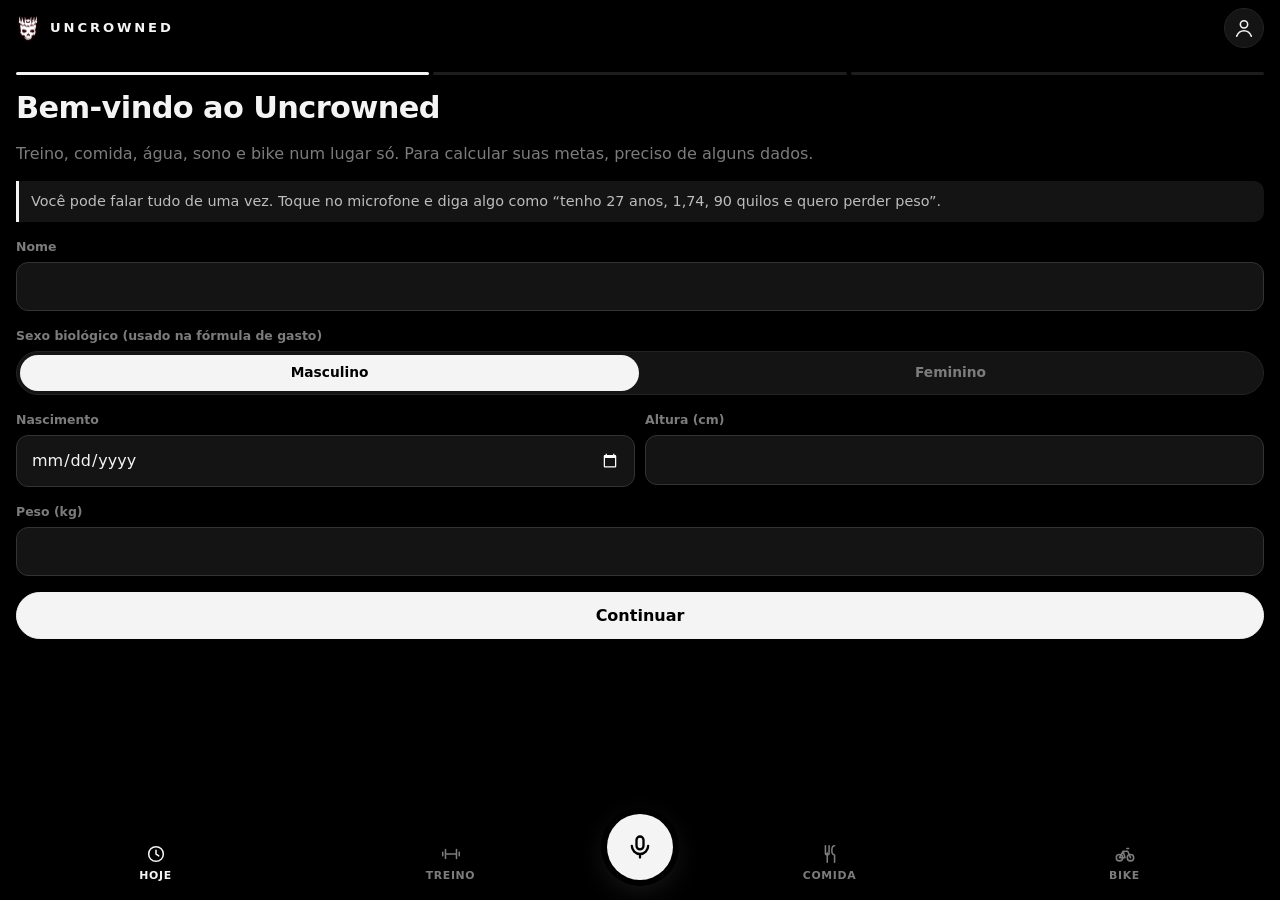
==== app/src/main/assets/www/index.html @ f2d9a714 "Uncrowned 1.0: treino, comida, água, sono, rosto e bike App Android (WebView + Java) da UncrownedLab" ====
<!DOCTYPE html>
<html lang="pt-BR">
<head>
<meta charset="utf-8">
<meta name="viewport" content="width=device-width, initial-scale=1, viewport-fit=cover, user-scalable=no">
<meta name="theme-color" content="#000000">
<title>Uncrowned</title>
<link rel="stylesheet" href="lib/leaflet.css">
<link rel="stylesheet" href="css/app.css">
</head>
<body>
<div id="app">
  <header id="top">
    <div class="brand"><img src="img/logo.png" alt="" width="24" height="28" style="object-fit:contain"><span>UNCROWNED</span></div>
    <button class="icon-btn" id="btn-profile" type="button" aria-label="Perfil e ajustes"><svg viewBox="0 0 24 24"><circle cx="12" cy="8" r="4"/><path d="M4 21c1.5-4 4.5-6 8-6s6.5 2 8 6"/></svg></button>
  </header>
  <main id="view" tabindex="-1"></main>
  <nav id="tabs" aria-label="Seções">
    <button type="button" data-tab="hoje"><svg viewBox="0 0 24 24"><circle cx="12" cy="12" r="8"/><path d="M12 8v4l3 2"/></svg><span>Hoje</span></button>
    <button type="button" data-tab="treino"><svg viewBox="0 0 24 24"><path d="M3 10v4M6 7v10M18 7v10M21 10v4M6 12h12"/></svg><span>Treino</span></button>
    <button type="button" id="mic" aria-label="Falar com o Uncrowned"><svg viewBox="0 0 24 24"><rect x="9" y="3" width="6" height="11" rx="3"/><path d="M5 11a7 7 0 0 0 14 0M12 18v3"/></svg></button>
    <button type="button" data-tab="comida"><svg viewBox="0 0 24 24"><path d="M7 3v8a2 2 0 0 0 4 0V3M9 11v10M17 3c-2 0-3 2-3 5s1 5 3 5v8"/></svg><span>Comida</span></button>
    <button type="button" data-tab="bike"><svg viewBox="0 0 24 24"><circle cx="6" cy="16" r="3.5"/><circle cx="18" cy="16" r="3.5"/><path d="M6 16l4-7h5l3 7M10 9l2 7h-6M14 6h2"/></svg><span>Bike</span></button>
  </nav>
</div>

<div id="sheet" class="sheet" aria-hidden="true"><div class="sheet-backdrop" data-close></div><div class="sheet-body" role="dialog" aria-modal="true"><div class="sheet-grip"></div><div id="sheet-content"></div></div></div>
<div id="player" class="player" aria-hidden="true"></div>
<div id="voice" class="voice" aria-hidden="true"></div>
<div id="toast" class="toast" role="status" aria-live="polite"></div>

<script src="lib/three.min.js"></script>
<script src="lib/leaflet.js"></script>
<script src="data/foods.js"></script>
<script src="js/bridge.js"></script>
<script src="js/store.js"></script>
<script src="js/food.js"></script>
<script src="js/exercises.js"></script>
<script src="js/mannequin.js"></script>
<script src="js/voice.js"></script>
<script src="js/player.js"></script>
<script src="js/bike.js"></script>
<script src="js/app.js"></script>
</body>
</html>
---- app/src/main/assets/www/lib/leaflet.css ----
/* required styles */

.leaflet-pane,
.leaflet-tile,
.leaflet-marker-icon,
.leaflet-marker-shadow,
.leaflet-tile-container,
.leaflet-pane > svg,
.leaflet-pane > canvas,
.leaflet-zoom-box,
.leaflet-image-layer,
.leaflet-layer {
	position: absolute;
	left: 0;
	top: 0;
	}
.leaflet-container {
	overflow: hidden;
	}
.leaflet-tile,
.leaflet-marker-icon,
.leaflet-marker-shadow {
	-webkit-user-select: none;
	   -moz-user-select: none;
	        user-select: none;
	  -webkit-user-drag: none;
	}
/* Prevents IE11 from highlighting tiles in blue */
.leaflet-tile::selection {
	background: transparent;
}
/* Safari renders non-retina tile on retina better with this, but Chrome is worse */
.leaflet-safari .leaflet-tile {
	image-rendering: -webkit-optimize-contrast;
	}
/* hack that prevents hw layers "stretching" when loading new tiles */
.leaflet-safari .leaflet-tile-container {
	width: 1600px;
	height: 1600px;
	-webkit-transform-origin: 0 0;
	}
.leaflet-marker-icon,
.leaflet-marker-shadow {
	display: block;
	}
/* .leaflet-container svg: reset svg max-width decleration shipped in Joomla! (joomla.org) 3.x */
/* .leaflet-container img: map is broken in FF if you have max-width: 100% on tiles */
.leaflet-container .leaflet-overlay-pane svg {
	max-width: none !important;
	max-height: none !important;
	}
.leaflet-container .leaflet-marker-pane img,
.leaflet-container .leaflet-shadow-pane img,
.leaflet-container .leaflet-tile-pane img,
.leaflet-container img.leaflet-image-layer,
.leaflet-container .leaflet-tile {
	max-width: none !important;
	max-height: none !important;
	width: auto;
	padding: 0;
	}

.leaflet-container img.leaflet-tile {
	/* See: https://bugs.chromium.org/p/chromium/issues/detail?id=600120 */
	mix-blend-mode: plus-lighter;
}

.leaflet-container.leaflet-touch-zoom {
	-ms-touch-action: pan-x pan-y;
	touch-action: pan-x pan-y;
	}
.leaflet-container.leaflet-touch-drag {
	-ms-touch-action: pinch-zoom;
	/* Fallback for FF which doesn't support pinch-zoom */
	touch-action: none;
	touch-action: pinch-zoom;
}
.leaflet-container.leaflet-touch-drag.leaflet-touch-zoom {
	-ms-touch-action: none;
	touch-action: none;
}
.leaflet-container {
	-webkit-tap-highlight-color: transparent;
}
.leaflet-container a {
	-webkit-tap-highlight-color: rgba(51, 181, 229, 0.4);
}
.leaflet-tile {
	filter: inherit;
	visibility: hidden;
	}
.leaflet-tile-loaded {
	visibility: inherit;
	}
.leaflet-zoom-box {
	width: 0;
	height: 0;
	-moz-box-sizing: border-box;
	     box-sizing: border-box;
	z-index: 800;
	}
/* workaround for https://bugzilla.mozilla.org/show_bug.cgi?id=888319 */
.leaflet-overlay-pane svg {
	-moz-user-select: none;
	}

.leaflet-pane         { z-index: 400; }

.leaflet-tile-pane    { z-index: 200; }
.leaflet-overlay-pane { z-index: 400; }
.leaflet-shadow-pane  { z-index: 500; }
.leaflet-marker-pane  { z-index: 600; }
.leaflet-tooltip-pane   { z-index: 650; }
.leaflet-popup-pane   { z-index: 700; }

.leaflet-map-pane canvas { z-index: 100; }
.leaflet-map-pane svg    { z-index: 200; }

.leaflet-vml-shape {
	width: 1px;
	height: 1px;
	}
.lvml {
	behavior: url(#default#VML);
	display: inline-block;
	position: absolute;
	}


/* control positioning */

.leaflet-control {
	position: relative;
	z-index: 800;
	pointer-events: visiblePainted; /* IE 9-10 doesn't have auto */
	pointer-events: auto;
	}
.leaflet-top,
.leaflet-bottom {
	position: absolute;
	z-index: 1000;
	pointer-events: none;
	}
.leaflet-top {
	top: 0;
	}
.leaflet-right {
	right: 0;
	}
.leaflet-bottom {
	bottom: 0;
	}
.leaflet-left {
	left: 0;
	}
.leaflet-control {
	float: left;
	clear: both;
	}
.leaflet-right .leaflet-control {
	float: right;
	}
.leaflet-top .leaflet-control {
	margin-top: 10px;
	}
.leaflet-bottom .leaflet-control {
	margin-bottom: 10px;
	}
.leaflet-left .leaflet-control {
	margin-left: 10px;
	}
.leaflet-right .leaflet-control {
	margin-right: 10px;
	}


/* zoom and fade animations */

.leaflet-fade-anim .leaflet-popup {
	opacity: 0;
	-webkit-transition: opacity 0.2s linear;
	   -moz-transition: opacity 0.2s linear;
	        transition: opacity 0.2s linear;
	}
.leaflet-fade-anim .leaflet-map-pane .leaflet-popup {
	opacity: 1;
	}
.leaflet-zoom-animated {
	-webkit-transform-origin: 0 0;
	    -ms-transform-origin: 0 0;
	        transform-origin: 0 0;
	}
svg.leaflet-zoom-animated {
	will-change: transform;
}

.leaflet-zoom-anim .leaflet-zoom-animated {
	-webkit-transition: -webkit-transform 0.25s cubic-bezier(0,0,0.25,1);
	   -moz-transition:    -moz-transform 0.25s cubic-bezier(0,0,0.25,1);
	        transition:         transform 0.25s cubic-bezier(0,0,0.25,1);
	}
.leaflet-zoom-anim .leaflet-tile,
.leaflet-pan-anim .leaflet-tile {
	-webkit-transition: none;
	   -moz-transition: none;
	        transition: none;
	}

.leaflet-zoom-anim .leaflet-zoom-hide {
	visibility: hidden;
	}


/* cursors */

.leaflet-interactive {
	cursor: pointer;
	}
.leaflet-grab {
	cursor: -webkit-grab;
	cursor:    -moz-grab;
	cursor:         grab;
	}
.leaflet-crosshair,
.leaflet-crosshair .leaflet-interactive {
	cursor: crosshair;
	}
.leaflet-popup-pane,
.leaflet-control {
	cursor: auto;
	}
.leaflet-dragging .leaflet-grab,
.leaflet-dragging .leaflet-grab .leaflet-interactive,
.leaflet-dragging .leaflet-marker-draggable {
	cursor: move;
	cursor: -webkit-grabbing;
	cursor:    -moz-grabbing;
	cursor:         grabbing;
	}

/* marker & overlays interactivity */
.leaflet-marker-icon,
.leaflet-marker-shadow,
.leaflet-image-layer,
.leaflet-pane > svg path,
.leaflet-tile-container {
	pointer-events: none;
	}

.leaflet-marker-icon.leaflet-interactive,
.leaflet-image-layer.leaflet-interactive,
.leaflet-pane > svg path.leaflet-interactive,
svg.leaflet-image-layer.leaflet-interactive path {
	pointer-events: visiblePainted; /* IE 9-10 doesn't have auto */
	pointer-events: auto;
	}

/* visual tweaks */

.leaflet-container {
	background: #ddd;
	outline-offset: 1px;
	}
.leaflet-container a {
	color: #0078A8;
	}
.leaflet-zoom-box {
	border: 2px dotted #38f;
	background: rgba(255,255,255,0.5);
	}


/* general typography */
.leaflet-container {
	font-family: "Helvetica Neue", Arial, Helvetica, sans-serif;
	font-size: 12px;
	font-size: 0.75rem;
	line-height: 1.5;
	}


/* general toolbar styles */

.leaflet-bar {
	box-shadow: 0 1px 5px rgba(0,0,0,0.65);
	border-radius: 4px;
	}
.leaflet-bar a {
	background-color: #fff;
	border-bottom: 1px solid #ccc;
	width: 26px;
	height: 26px;
	line-height: 26px;
	display: block;
	text-align: center;
	text-decoration: none;
	color: black;
	}
.leaflet-bar a,
.leaflet-control-layers-toggle {
	background-position: 50% 50%;
	background-repeat: no-repeat;
	display: block;
	}
.leaflet-bar a:hover,
.leaflet-bar a:focus {
	background-color: #f4f4f4;
	}
.leaflet-bar a:first-child {
	border-top-left-radius: 4px;
	border-top-right-radius: 4px;
	}
.leaflet-bar a:last-child {
	border-bottom-left-radius: 4px;
	border-bottom-right-radius: 4px;
	border-bottom: none;
	}
.leaflet-bar a.leaflet-disabled {
	cursor: default;
	background-color: #f4f4f4;
	color: #bbb;
	}

.leaflet-touch .leaflet-bar a {
	width: 30px;
	height: 30px;
	line-height: 30px;
	}
.leaflet-touch .leaflet-bar a:first-child {
	border-top-left-radius: 2px;
	border-top-right-radius: 2px;
	}
.leaflet-touch .leaflet-bar a:last-child {
	border-bottom-left-radius: 2px;
	border-bottom-right-radius: 2px;
	}

/* zoom control */

.leaflet-control-zoom-in,
.leaflet-control-zoom-out {
	font: bold 18px 'Lucida Console', Monaco, monospace;
	text-indent: 1px;
	}

.leaflet-touch .leaflet-control-zoom-in, .leaflet-touch .leaflet-control-zoom-out  {
	font-size: 22px;
	}


/* layers control */

.leaflet-control-layers {
	box-shadow: 0 1px 5px rgba(0,0,0,0.4);
	background: #fff;
	border-radius: 5px;
	}
.leaflet-control-layers-toggle {
	background-image: url(images/layers.png);
	width: 36px;
	height: 36px;
	}
.leaflet-retina .leaflet-control-layers-toggle {
	background-image: url(images/layers-2x.png);
	background-size: 26px 26px;
	}
.leaflet-touch .leaflet-control-layers-toggle {
	width: 44px;
	height: 44px;
	}
.leaflet-control-layers .leaflet-control-layers-list,
.leaflet-control-layers-expanded .leaflet-control-layers-toggle {
	display: none;
	}
.leaflet-control-layers-expanded .leaflet-control-layers-list {
	display: block;
	position: relative;
	}
.leaflet-control-layers-expanded {
	padding: 6px 10px 6px 6px;
	color: #333;
	background: #fff;
	}
.leaflet-control-layers-scrollbar {
	overflow-y: scroll;
	overflow-x: hidden;
	padding-right: 5px;
	}
.leaflet-control-layers-selector {
	margin-top: 2px;
	position: relative;
	top: 1px;
	}
.leaflet-control-layers label {
	display: block;
	font-size: 13px;
	font-size: 1.08333em;
	}
.leaflet-control-layers-separator {
	height: 0;
	border-top: 1px solid #ddd;
	margin: 5px -10px 5px -6px;
	}

/* Default icon URLs */
.leaflet-default-icon-path { /* used only in path-guessing heuristic, see L.Icon.Default */
	background-image: url(images/marker-icon.png);
	}


/* attribution and scale controls */

.leaflet-container .leaflet-control-attribution {
	background: #fff;
	background: rgba(255, 255, 255, 0.8);
	margin: 0;
	}
.leaflet-control-attribution,
.leaflet-control-scale-line {
	padding: 0 5px;
	color: #333;
	line-height: 1.4;
	}
.leaflet-control-attribution a {
	text-decoration: none;
	}
.leaflet-control-attribution a:hover,
.leaflet-control-attribution a:focus {
	text-decoration: underline;
	}
.leaflet-attribution-flag {
	display: inline !important;
	vertical-align: baseline !important;
	width: 1em;
	height: 0.6669em;
	}
.leaflet-left .leaflet-control-scale {
	margin-left: 5px;
	}
.leaflet-bottom .leaflet-control-scale {
	margin-bottom: 5px;
	}
.leaflet-control-scale-line {
	border: 2px solid #777;
	border-top: none;
	line-height: 1.1;
	padding: 2px 5px 1px;
	white-space: nowrap;
	-moz-box-sizing: border-box;
	     box-sizing: border-box;
	background: rgba(255, 255, 255, 0.8);
	text-shadow: 1px 1px #fff;
	}
.leaflet-control-scale-line:not(:first-child) {
	border-top: 2px solid #777;
	border-bottom: none;
	margin-top: -2px;
	}
.leaflet-control-scale-line:not(:first-child):not(:last-child) {
	border-bottom: 2px solid #777;
	}

.leaflet-touch .leaflet-control-attribution,
.leaflet-touch .leaflet-control-layers,
.leaflet-touch .leaflet-bar {
	box-shadow: none;
	}
.leaflet-touch .leaflet-control-layers,
.leaflet-touch .leaflet-bar {
	border: 2px solid rgba(0,0,0,0.2);
	background-clip: padding-box;
	}


/* popup */

.leaflet-popup {
	position: absolute;
	text-align: center;
	margin-bottom: 20px;
	}
.leaflet-popup-content-wrapper {
	padding: 1px;
	text-align: left;
	border-radius: 12px;
	}
.leaflet-popup-content {
	margin: 13px 24px 13px 20px;
	line-height: 1.3;
	font-size: 13px;
	font-size: 1.08333em;
	min-height: 1px;
	}
.leaflet-popup-content p {
	margin: 17px 0;
	margin: 1.3em 0;
	}
.leaflet-popup-tip-container {
	width: 40px;
	height: 20px;
	position: absolute;
	left: 50%;
	margin-top: -1px;
	margin-left: -20px;
	overflow: hidden;
	pointer-events: none;
	}
.leaflet-popup-tip {
	width: 17px;
	height: 17px;
	padding: 1px;

	margin: -10px auto 0;
	pointer-events: auto;

	-webkit-transform: rotate(45deg);
	   -moz-transform: rotate(45deg);
	    -ms-transform: rotate(45deg);
	        transform: rotate(45deg);
	}
.leaflet-popup-content-wrapper,
.leaflet-popup-tip {
	background: white;
	color: #333;
	box-shadow: 0 3px 14px rgba(0,0,0,0.4);
	}
.leaflet-container a.leaflet-popup-close-button {
	position: absolute;
	top: 0;
	right: 0;
	border: none;
	text-align: center;
	width: 24px;
	height: 24px;
	font: 16px/24px Tahoma, Verdana, sans-serif;
	color: #757575;
	text-decoration: none;
	background: transparent;
	}
.leaflet-container a.leaflet-popup-close-button:hover,
.leaflet-container a.leaflet-popup-close-button:focus {
	color: #585858;
	}
.leaflet-popup-scrolled {
	overflow: auto;
	}

.leaflet-oldie .leaflet-popup-content-wrapper {
	-ms-zoom: 1;
	}
.leaflet-oldie .leaflet-popup-tip {
	width: 24px;
	margin: 0 auto;

	-ms-filter: "progid:DXImageTransform.Microsoft.Matrix(M11=0.70710678, M12=0.70710678, M21=-0.70710678, M22=0.70710678)";
	filter: progid:DXImageTransform.Microsoft.Matrix(M11=0.70710678, M12=0.70710678, M21=-0.70710678, M22=0.70710678);
	}

.leaflet-oldie .leaflet-control-zoom,
.leaflet-oldie .leaflet-control-layers,
.leaflet-oldie .leaflet-popup-content-wrapper,
.leaflet-oldie .leaflet-popup-tip {
	border: 1px solid #999;
	}


/* div icon */

.leaflet-div-icon {
	background: #fff;
	border: 1px solid #666;
	}


/* Tooltip */
/* Base styles for the element that has a tooltip */
.leaflet-tooltip {
	position: absolute;
	padding: 6px;
	background-color: #fff;
	border: 1px solid #fff;
	border-radius: 3px;
	color: #222;
	white-space: nowrap;
	-webkit-user-select: none;
	-moz-user-select: none;
	-ms-user-select: none;
	user-select: none;
	pointer-events: none;
	box-shadow: 0 1px 3px rgba(0,0,0,0.4);
	}
.leaflet-tooltip.leaflet-interactive {
	cursor: pointer;
	pointer-events: auto;
	}
.leaflet-tooltip-top:before,
.leaflet-tooltip-bottom:before,
.leaflet-tooltip-left:before,
.leaflet-tooltip-right:before {
	position: absolute;
	pointer-events: none;
	border: 6px solid transparent;
	background: transparent;
	content: "";
	}

/* Directions */

.leaflet-tooltip-bottom {
	margin-top: 6px;
}
.leaflet-tooltip-top {
	margin-top: -6px;
}
.leaflet-tooltip-bottom:before,
.leaflet-tooltip-top:before {
	left: 50%;
	margin-left: -6px;
	}
.leaflet-tooltip-top:before {
	bottom: 0;
	margin-bottom: -12px;
	border-top-color: #fff;
	}
.leaflet-tooltip-bottom:before {
	top: 0;
	margin-top: -12px;
	margin-left: -6px;
	border-bottom-color: #fff;
	}
.leaflet-tooltip-left {
	margin-left: -6px;
}
.leaflet-tooltip-right {
	margin-left: 6px;
}
.leaflet-tooltip-left:before,
.leaflet-tooltip-right:before {
	top: 50%;
	margin-top: -6px;
	}
.leaflet-tooltip-left:before {
	right: 0;
	margin-right: -12px;
	border-left-color: #fff;
	}
.leaflet-tooltip-right:before {
	left: 0;
	margin-left: -12px;
	border-right-color: #fff;
	}

/* Printing */

@media print {
	/* Prevent printers from removing background-images of controls. */
	.leaflet-control {
		-webkit-print-color-adjust: exact;
		print-color-adjust: exact;
		}
	}
---- app/src/main/assets/www/css/app.css ----
/* Uncrowned — preto total, branco e cinza. Layout: app de uma coluna com barra inferior e microfone central */
:root{
  --bg:#000; --s1:#0b0b0b; --s2:#141414; --s3:#1d1d1d; --line:#232323; --line2:#333;
  --ink:#f4f4f4; --ink2:#bdbdbd; --mute:#7c7c7c; --dim:#4d4d4d;
  --ok:#e9e9e9; --warn:#cfcfcf; --bad:#ff5a4e; --green:#7dffa4;
  --r:16px; --r2:12px;
  --font:system-ui,-apple-system,"Roboto","Segoe UI",sans-serif;
  --top:calc(env(safe-area-inset-top,0px) + 8px); --bot:env(safe-area-inset-bottom,0px);
  color-scheme:dark;
}
*{box-sizing:border-box;-webkit-tap-highlight-color:transparent}
html,body{margin:0;height:100%;background:var(--bg);color:var(--ink);font-family:var(--font);font-size:16px;line-height:1.45;-webkit-font-smoothing:antialiased;overscroll-behavior:none}
button,input,select,textarea{font:inherit;color:inherit}
button{cursor:pointer}
svg{width:22px;height:22px;fill:none;stroke:currentColor;stroke-width:1.7;stroke-linecap:round;stroke-linejoin:round}
:focus-visible{outline:2px solid var(--ink);outline-offset:2px}
#app{height:100%;display:flex;flex-direction:column}
#top{display:flex;align-items:center;justify-content:space-between;padding:var(--top) 16px 8px;background:var(--bg);position:sticky;top:0;z-index:5}
.brand{display:flex;align-items:center;gap:10px;font-weight:800;letter-spacing:.22em;font-size:.82rem}
.icon-btn{appearance:none;background:var(--s2);border:1px solid var(--line);width:40px;height:40px;border-radius:50%;display:grid;place-items:center;color:var(--ink)}
#view{flex:1;overflow-y:auto;overflow-x:hidden;padding:4px 16px calc(110px + var(--bot));display:flex;flex-direction:column;gap:14px;outline:none}
#tabs{position:fixed;left:0;right:0;bottom:0;z-index:20;display:grid;grid-template-columns:1fr 1fr 84px 1fr 1fr;align-items:end;padding:8px 8px calc(10px + var(--bot));background:linear-gradient(to top,#000 72%,rgba(0,0,0,0))}
#tabs button{appearance:none;background:none;border:0;display:flex;flex-direction:column;align-items:center;gap:3px;color:var(--mute);font-size:.68rem;font-weight:600;letter-spacing:.06em;text-transform:uppercase;padding:6px 0;min-height:52px}
#tabs button.on{color:var(--ink)}
#mic{justify-self:center;width:66px;height:66px;border-radius:50%!important;background:var(--ink)!important;color:#000!important;border:0;display:grid!important;place-items:center;box-shadow:0 0 0 6px #000,0 8px 30px rgba(255,255,255,.12);transform:translateY(-10px)}
#mic svg{width:28px;height:28px;stroke-width:2}
#mic.listening{animation:pulse 1.2s infinite}
@keyframes pulse{0%{box-shadow:0 0 0 6px #000,0 0 0 8px rgba(255,255,255,.5)}100%{box-shadow:0 0 0 6px #000,0 0 0 26px rgba(255,255,255,0)}}

h1,h2,h3{margin:0;line-height:1.15;text-wrap:balance}
h1{font-size:1.9rem;font-weight:800;letter-spacing:-.02em}
h2{font-size:1.25rem;font-weight:750;letter-spacing:-.01em}
h3{font-size:1rem;font-weight:700}
p{margin:0}
.lbl{font-size:.7rem;font-weight:700;letter-spacing:.14em;text-transform:uppercase;color:var(--mute)}
.mute{color:var(--mute)} .ink2{color:var(--ink2)} .small{font-size:.86rem} .tiny{font-size:.76rem}
.num{font-variant-numeric:tabular-nums}
.card{background:var(--s1);border:1px solid var(--line);border-radius:var(--r);padding:16px;display:flex;flex-direction:column;gap:12px}
.card.tight{padding:12px;gap:8px}
.card.click{cursor:pointer}
.row{display:flex;align-items:center;gap:10px}
.row.between{justify-content:space-between}
.row.wrap{flex-wrap:wrap}
.grid2{display:grid;grid-template-columns:1fr 1fr;gap:10px}
.grid3{display:grid;grid-template-columns:repeat(3,1fr);gap:8px}
.stack{display:flex;flex-direction:column;gap:8px}
.hr{height:1px;background:var(--line);margin:2px 0}
.btn{appearance:none;border:1px solid var(--line2);background:var(--s2);color:var(--ink);border-radius:999px;padding:11px 18px;font-weight:650;min-height:46px;display:inline-flex;align-items:center;justify-content:center;gap:8px;text-align:center}
.btn.pri{background:var(--ink);color:#000;border-color:var(--ink)}
.btn.ghost{background:transparent}
.btn.block{width:100%}
.btn.sm{min-height:36px;padding:6px 12px;font-size:.86rem}
.btn.danger{color:var(--bad);border-color:#4a1d1a}
.btn:disabled{opacity:.4}
.chips{display:flex;flex-wrap:wrap;gap:6px}
.chip{appearance:none;border:1px solid var(--line2);background:transparent;color:var(--ink2);border-radius:999px;padding:7px 12px;font-size:.84rem;font-weight:600;min-height:36px}
.chip.on{background:var(--ink);color:#000;border-color:var(--ink)}
.seg{display:flex;background:var(--s2);border:1px solid var(--line);border-radius:999px;padding:3px;gap:2px;overflow-x:auto;scrollbar-width:none}
.seg::-webkit-scrollbar{display:none}
.seg button{appearance:none;border:0;background:transparent;color:var(--mute);padding:8px 14px;border-radius:999px;font-weight:650;font-size:.86rem;white-space:nowrap;flex:1}
.seg button.on{background:var(--ink);color:#000}
.field{display:flex;flex-direction:column;gap:6px}
.field label{font-size:.78rem;color:var(--mute);font-weight:600}
.input,select.input,textarea.input{appearance:none;width:100%;background:var(--s2);border:1px solid var(--line2);border-radius:var(--r2);padding:12px 14px;min-height:48px;color:var(--ink);font-variant-numeric:tabular-nums}
textarea.input{min-height:90px;resize:vertical}
.input:focus{border-color:var(--ink);outline:none}
.switch{appearance:none;width:48px;height:28px;border-radius:999px;background:var(--s3);border:1px solid var(--line2);position:relative;flex:none;transition:background .15s}
.switch::after{content:"";position:absolute;top:3px;left:3px;width:20px;height:20px;border-radius:50%;background:var(--mute);transition:transform .15s,background .15s}
.switch:checked{background:var(--ink)} .switch:checked::after{transform:translateX(20px);background:#000}
.list{display:flex;flex-direction:column}
.li{display:flex;align-items:center;gap:12px;padding:12px 0;border-bottom:1px solid var(--line);min-height:56px}
.li:last-child{border-bottom:0}
.li .grow{flex:1;min-width:0}
.li .t{font-weight:650;overflow:hidden;text-overflow:ellipsis}
.li .s{font-size:.8rem;color:var(--mute)}
.li.click{cursor:pointer}
.kcal{font-weight:700;font-variant-numeric:tabular-nums;white-space:nowrap}
.pill{font-size:.72rem;font-weight:700;letter-spacing:.06em;text-transform:uppercase;border:1px solid var(--line2);border-radius:999px;padding:3px 9px;color:var(--ink2);white-space:nowrap}
.pill.solid{background:var(--ink);color:#000;border-color:var(--ink)}
.bar{height:6px;border-radius:99px;background:var(--s3);overflow:hidden}
.bar>i{display:block;height:100%;background:var(--ink);border-radius:99px;transition:width .3s}
.bar.over>i{background:var(--bad)}
.big{font-size:2.6rem;font-weight:800;letter-spacing:-.03em;font-variant-numeric:tabular-nums;line-height:1}
.huge{font-size:5rem;font-weight:800;letter-spacing:-.04em;font-variant-numeric:tabular-nums;line-height:.95}
.ring{position:relative;width:132px;height:132px;flex:none}
.ring svg{width:132px;height:132px;transform:rotate(-90deg)}
.ring .c{position:absolute;inset:0;display:flex;flex-direction:column;align-items:center;justify-content:center;text-align:center}
.macros{display:grid;grid-template-columns:repeat(3,1fr);gap:10px}
.macro .v{font-weight:700;font-variant-numeric:tabular-nums}
.empty{color:var(--mute);font-size:.9rem;padding:8px 0}
.hero{display:flex;flex-direction:column;gap:4px;padding:4px 0 2px}
.tile{background:var(--s1);border:1px solid var(--line);border-radius:var(--r);padding:14px;display:flex;flex-direction:column;gap:6px;min-height:92px;text-align:left;appearance:none;color:var(--ink)}
.tile .v{font-size:1.5rem;font-weight:800;font-variant-numeric:tabular-nums;letter-spacing:-.02em}
.prog-card{position:relative;overflow:hidden}
.prog-card .tag{position:absolute;top:14px;right:14px}
.days{display:grid;grid-template-columns:repeat(7,1fr);gap:5px}
.day{appearance:none;border:1px solid var(--line2);background:transparent;border-radius:10px;min-height:46px;display:flex;flex-direction:column;align-items:center;justify-content:center;color:var(--ink);font-weight:700;font-variant-numeric:tabular-nums;font-size:.95rem}
.day small{font-size:.58rem;color:var(--mute);font-weight:700;letter-spacing:.04em}
.day.rest{border-style:dashed}
.day.done{background:var(--ink);color:#000;border-color:var(--ink)} .day.done small{color:#333}
.day.next{outline:2px solid var(--ink);outline-offset:1px}
.exrow{display:grid;grid-template-columns:52px 1fr auto;gap:12px;align-items:center;padding:10px 0;border-bottom:1px solid var(--line)}
.exrow:last-child{border-bottom:0}
.thumb{width:52px;height:52px;border-radius:12px;background:var(--s2);border:1px solid var(--line);overflow:hidden;display:grid;place-items:center}
.thumb img{width:100%;height:100%;object-fit:cover}
.mq{width:100%;aspect-ratio:1/1;max-height:46vh;background:radial-gradient(circle at 50% 40%,#161616,#000 70%);border-radius:var(--r);overflow:hidden;position:relative}
.mq-canvas{width:100%!important;height:100%!important;display:block}
.mq-fallback{display:grid;place-items:center;height:100%;color:var(--mute);font-size:.9rem;padding:20px;text-align:center}
.note{background:var(--s2);border-left:3px solid var(--ink);padding:10px 12px;border-radius:0 10px 10px 0;font-size:.9rem;color:var(--ink2)}
.warn{border-left-color:var(--bad)}
.src a{color:var(--ink2)}
a{color:var(--ink)}

/* sheet */
.sheet{position:fixed;inset:0;z-index:55;display:none}
.sheet.open{display:block}
.sheet-backdrop{position:absolute;inset:0;background:rgba(0,0,0,.7)}
.sheet-body{position:absolute;left:0;right:0;bottom:0;max-height:92%;overflow-y:auto;background:var(--s1);border-top:1px solid var(--line2);border-radius:22px 22px 0 0;padding:8px 16px calc(20px + var(--bot));display:flex;flex-direction:column;gap:12px;animation:up .2s ease-out}
@keyframes up{from{transform:translateY(30px);opacity:.5}to{transform:none;opacity:1}}
.sheet-grip{width:40px;height:4px;border-radius:9px;background:var(--line2);margin:4px auto 4px}

/* player */
.player{position:fixed;inset:0;z-index:50;background:#000;display:none;flex-direction:column;padding:var(--top) 16px calc(14px + var(--bot))}
.player.open{display:flex}
.player .ph-top{display:flex;justify-content:space-between;align-items:center;gap:8px}
.player .ph-bar{height:3px;background:var(--s3);border-radius:9px;overflow:hidden;margin:8px 0}
.player .ph-bar i{display:block;height:100%;background:var(--ink);width:0}
.player .ph-main{flex:1;display:flex;flex-direction:column;align-items:center;justify-content:center;gap:8px;text-align:center;min-height:0}
.player .mq{max-height:36vh;width:min(100%,36vh)}
.player .phase{font-size:.74rem;font-weight:800;letter-spacing:.2em;text-transform:uppercase;padding:5px 12px;border-radius:99px;border:1px solid var(--line2);color:var(--ink2)}
.player.work .phase{background:var(--ink);color:#000;border-color:var(--ink)}
.player.rest .phase{border-color:var(--ink);color:var(--ink)}
.player .ex-name{font-size:1.7rem;font-weight:800;letter-spacing:-.02em;max-width:18ch}
.player .ex-reps{font-size:1.15rem;font-weight:700;color:var(--ink2)}
.player .clock{font-size:clamp(4rem,22vw,7rem);font-weight:800;letter-spacing:-.05em;font-variant-numeric:tabular-nums;line-height:.9}
.player.rest .clock{color:var(--ink2)}
.player .info{font-size:.86rem;color:var(--mute);font-variant-numeric:tabular-nums}
.player .tip{font-size:.9rem;color:var(--ink2);max-width:42ch}
.player .ctrl{display:grid;grid-template-columns:1fr 1.5fr 1fr;gap:8px}
.player .ctrl .btn{min-height:58px}
.player .amrap-list{display:flex;flex-direction:column;gap:4px;font-size:1.05rem;font-weight:650}

/* voz */
.voice{position:fixed;inset:0;z-index:45;background:rgba(0,0,0,.94);display:none;flex-direction:column;justify-content:flex-end;padding:var(--top) 18px calc(24px + var(--bot))}
.voice.open{display:flex}
.voice .heard{font-size:1.5rem;font-weight:700;letter-spacing:-.01em;min-height:3em}
.voice .heard.partial{color:var(--mute)}
.voice .wave{display:flex;gap:5px;align-items:center;height:40px}
.voice .wave i{width:5px;border-radius:9px;background:var(--ink);animation:wave 1s infinite ease-in-out}
.voice .wave i:nth-child(2){animation-delay:.1s}.voice .wave i:nth-child(3){animation-delay:.2s}.voice .wave i:nth-child(4){animation-delay:.3s}.voice .wave i:nth-child(5){animation-delay:.4s}
@keyframes wave{0%,100%{height:8px}50%{height:36px}}
.action{display:flex;gap:12px;align-items:flex-start;padding:12px;border:1px solid var(--line2);border-radius:14px;background:var(--s1)}
.action .ico{width:34px;height:34px;border-radius:50%;background:var(--ink);color:#000;display:grid;place-items:center;flex:none;font-weight:800}

.toast{position:fixed;left:50%;bottom:calc(110px + var(--bot));transform:translateX(-50%) translateY(20px);background:var(--ink);color:#000;font-weight:700;padding:10px 16px;border-radius:999px;opacity:0;pointer-events:none;transition:all .2s;z-index:60;max-width:90%;text-align:center;font-size:.9rem}
.toast.show{opacity:1;transform:translateX(-50%)}

/* mapa */
.map{width:100%;height:260px;border-radius:var(--r);overflow:hidden;background:var(--s2);border:1px solid var(--line)}
.leaflet-container{background:#111!important}
.leaflet-tile{filter:grayscale(1) invert(1) brightness(.85) contrast(.9)}
.leaflet-control-attribution{background:rgba(0,0,0,.6)!important;color:#888!important;font-size:9px!important}
.leaflet-control-attribution a{color:#aaa!important}
.track-svg{width:100%;height:200px;background:var(--s2);border-radius:var(--r);border:1px solid var(--line)}
.speed-wrap{display:flex;align-items:flex-end;gap:8px}

/* onboarding */
.ob{min-height:100%;display:flex;flex-direction:column;gap:16px;padding-top:12px}
.ob .steps{display:flex;gap:4px}.ob .steps i{flex:1;height:3px;border-radius:9px;background:var(--s3)}.ob .steps i.on{background:var(--ink)}
@media (prefers-reduced-motion:reduce){*{animation:none!important;transition:none!important}}
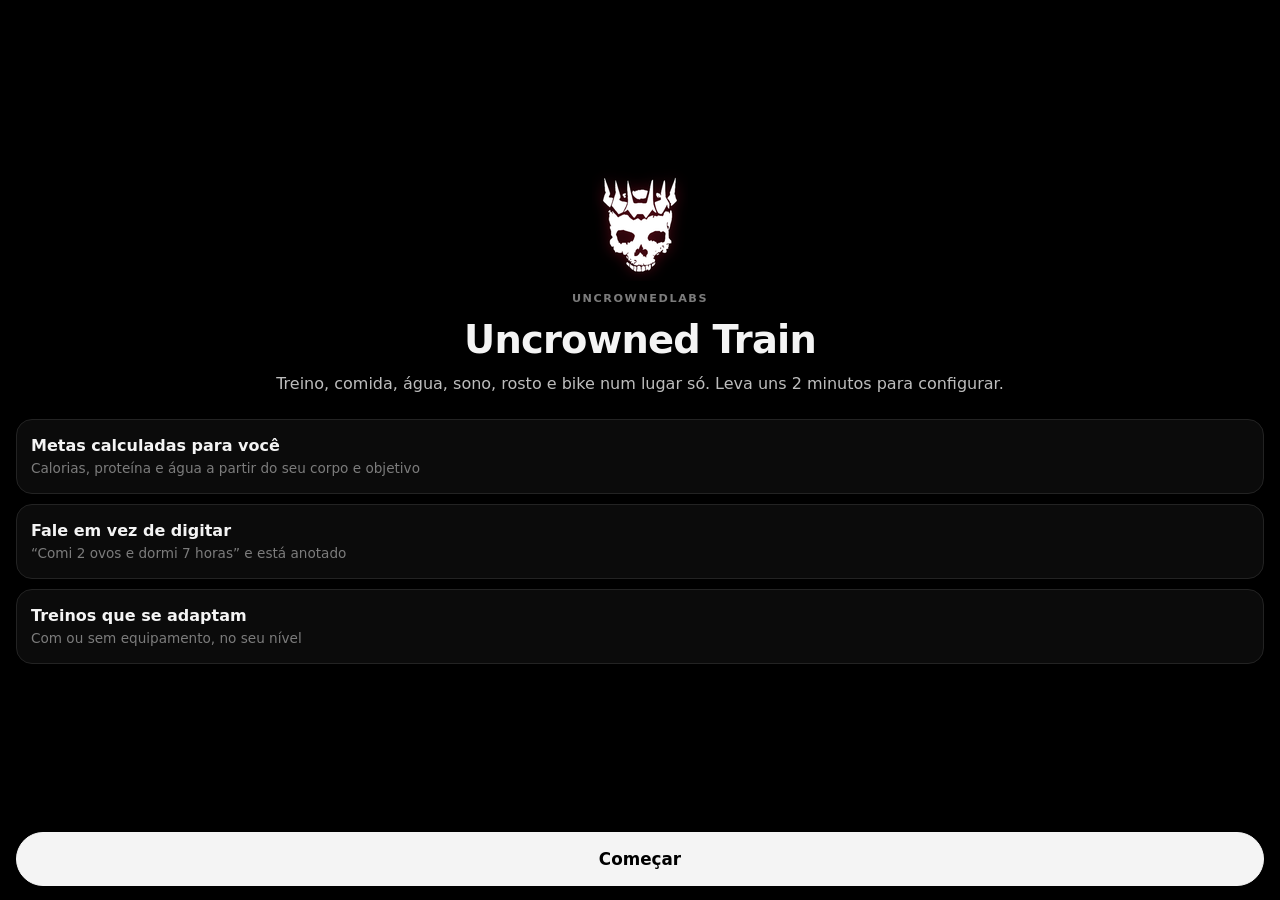
==== commit 5c293276: "Uncrowned Train: programas, genéricos, GPS e treino guiado por voz - App renomeado para Uncrowned Tr" ====
--- a/app/src/main/assets/www/index.html
+++ b/app/src/main/assets/www/index.html
@@ -4,14 +4,14 @@
 <meta charset="utf-8">
 <meta name="viewport" content="width=device-width, initial-scale=1, viewport-fit=cover, user-scalable=no">
 <meta name="theme-color" content="#000000">
-<title>Uncrowned</title>
+<title>Uncrowned Train</title>
 <link rel="stylesheet" href="lib/leaflet.css">
 <link rel="stylesheet" href="css/app.css">
 </head>
 <body>
 <div id="app">
   <header id="top">
-    <div class="brand"><img src="img/logo.png" alt="" width="24" height="28" style="object-fit:contain"><span>UNCROWNED</span></div>
+    <div class="brand"><img src="img/logo.png" alt="" width="24" height="28" style="object-fit:contain"><span>UNCROWNED TRAIN</span></div>
     <button class="icon-btn" id="btn-profile" type="button" aria-label="Perfil e ajustes"><svg viewBox="0 0 24 24"><circle cx="12" cy="8" r="4"/><path d="M4 21c1.5-4 4.5-6 8-6s6.5 2 8 6"/></svg></button>
   </header>
   <main id="view" tabindex="-1"></main>
@@ -19,7 +19,7 @@
     <button type="button" data-tab="hoje"><svg viewBox="0 0 24 24"><circle cx="12" cy="12" r="8"/><path d="M12 8v4l3 2"/></svg><span>Hoje</span></button>
     <button type="button" data-tab="treino"><svg viewBox="0 0 24 24"><path d="M3 10v4M6 7v10M18 7v10M21 10v4M6 12h12"/></svg><span>Treino</span></button>
     <button type="button" id="mic" aria-label="Falar com o Uncrowned"><svg viewBox="0 0 24 24"><rect x="9" y="3" width="6" height="11" rx="3"/><path d="M5 11a7 7 0 0 0 14 0M12 18v3"/></svg></button>
-    <button type="button" data-tab="comida"><svg viewBox="0 0 24 24"><path d="M7 3v8a2 2 0 0 0 4 0V3M9 11v10M17 3c-2 0-3 2-3 5s1 5 3 5v8"/></svg><span>Comida</span></button>
+    <button type="button" data-tab="comida"><svg viewBox="0 0 24 24"><path d="M5.5 3v5.5a3 3 0 0 0 6 0V3M8.5 3v5.5M8.5 11.5V21M18 21V3c-2.2 1.2-3.5 3.8-3.5 7v3h3.5"/></svg><span>Comida</span></button>
     <button type="button" data-tab="bike"><svg viewBox="0 0 24 24"><circle cx="6" cy="16" r="3.5"/><circle cx="18" cy="16" r="3.5"/><path d="M6 16l4-7h5l3 7M10 9l2 7h-6M14 6h2"/></svg><span>Bike</span></button>
   </nav>
 </div>
@@ -32,6 +32,7 @@
 <script src="lib/three.min.js"></script>
 <script src="lib/leaflet.js"></script>
 <script src="data/foods.js"></script>
+<script src="data/generic.js"></script>
 <script src="js/bridge.js"></script>
 <script src="js/store.js"></script>
 <script src="js/food.js"></script>
--- a/app/src/main/assets/www/css/app.css
+++ b/app/src/main/assets/www/css/app.css
@@ -2,7 +2,7 @@
 :root{
   --bg:#000; --s1:#0b0b0b; --s2:#141414; --s3:#1d1d1d; --line:#232323; --line2:#333;
   --ink:#f4f4f4; --ink2:#bdbdbd; --mute:#7c7c7c; --dim:#4d4d4d;
-  --ok:#e9e9e9; --warn:#cfcfcf; --bad:#ff5a4e; --green:#7dffa4;
+  --ok:#e9e9e9; --warn:#cfcfcf; --bad:#ff5a4e; --green:#4ef08a;
   --r:16px; --r2:12px;
   --font:system-ui,-apple-system,"Roboto","Segoe UI",sans-serif;
   --top:calc(env(safe-area-inset-top,0px) + 8px); --bot:env(safe-area-inset-bottom,0px);
@@ -19,6 +19,8 @@
 .brand{display:flex;align-items:center;gap:10px;font-weight:800;letter-spacing:.22em;font-size:.82rem}
 .icon-btn{appearance:none;background:var(--s2);border:1px solid var(--line);width:40px;height:40px;border-radius:50%;display:grid;place-items:center;color:var(--ink)}
 #view{flex:1;overflow-y:auto;overflow-x:hidden;padding:4px 16px calc(110px + var(--bot));display:flex;flex-direction:column;gap:14px;outline:none}
+#view>*{flex-shrink:0}
+.sheet-body>*,#sheet-content>*{flex-shrink:0}
 #tabs{position:fixed;left:0;right:0;bottom:0;z-index:20;display:grid;grid-template-columns:1fr 1fr 84px 1fr 1fr;align-items:end;padding:8px 8px calc(10px + var(--bot));background:linear-gradient(to top,#000 72%,rgba(0,0,0,0))}
 #tabs button{appearance:none;background:none;border:0;display:flex;flex-direction:column;align-items:center;gap:3px;color:var(--mute);font-size:.68rem;font-weight:600;letter-spacing:.06em;text-transform:uppercase;padding:6px 0;min-height:52px}
 #tabs button.on{color:var(--ink)}
@@ -78,7 +80,7 @@
 .pill{font-size:.72rem;font-weight:700;letter-spacing:.06em;text-transform:uppercase;border:1px solid var(--line2);border-radius:999px;padding:3px 9px;color:var(--ink2);white-space:nowrap}
 .pill.solid{background:var(--ink);color:#000;border-color:var(--ink)}
 .bar{height:6px;border-radius:99px;background:var(--s3);overflow:hidden}
-.bar>i{display:block;height:100%;background:var(--ink);border-radius:99px;transition:width .3s}
+.bar>i{display:block;height:100%;background:var(--green);border-radius:99px;transition:width .3s}
 .bar.over>i{background:var(--bad)}
 .big{font-size:2.6rem;font-weight:800;letter-spacing:-.03em;font-variant-numeric:tabular-nums;line-height:1}
 .huge{font-size:5rem;font-weight:800;letter-spacing:-.04em;font-variant-numeric:tabular-nums;line-height:.95}
@@ -124,7 +126,7 @@
 .player.open{display:flex}
 .player .ph-top{display:flex;justify-content:space-between;align-items:center;gap:8px}
 .player .ph-bar{height:3px;background:var(--s3);border-radius:9px;overflow:hidden;margin:8px 0}
-.player .ph-bar i{display:block;height:100%;background:var(--ink);width:0}
+.player .ph-bar i{display:block;height:100%;background:var(--green);width:0}
 .player .ph-main{flex:1;display:flex;flex-direction:column;align-items:center;justify-content:center;gap:8px;text-align:center;min-height:0}
 .player .mq{max-height:36vh;width:min(100%,36vh)}
 .player .phase{font-size:.74rem;font-weight:800;letter-spacing:.2em;text-transform:uppercase;padding:5px 12px;border-radius:99px;border:1px solid var(--line2);color:var(--ink2)}
@@ -158,13 +160,35 @@
 /* mapa */
 .map{width:100%;height:260px;border-radius:var(--r);overflow:hidden;background:var(--s2);border:1px solid var(--line)}
 .leaflet-container{background:#111!important}
-.leaflet-tile{filter:grayscale(1) invert(1) brightness(.85) contrast(.9)}
+.leaflet-tile{filter:none}
 .leaflet-control-attribution{background:rgba(0,0,0,.6)!important;color:#888!important;font-size:9px!important}
 .leaflet-control-attribution a{color:#aaa!important}
 .track-svg{width:100%;height:200px;background:var(--s2);border-radius:var(--r);border:1px solid var(--line)}
 .speed-wrap{display:flex;align-items:flex-end;gap:8px}
 
 /* onboarding */
+body.onb #tabs,body.onb #top{display:none}
+body.onb #view{padding-top:calc(var(--top) + 8px);padding-bottom:calc(120px + var(--bot))}
+.ob-head{display:flex;align-items:center;justify-content:space-between}
+.ob-bar{position:fixed;left:0;right:0;bottom:0;z-index:20;padding:14px 16px calc(14px + var(--bot));background:linear-gradient(to top,#000 75%,rgba(0,0,0,0))}
+.ob-bar .btn{min-height:54px;font-size:1.05rem}
+.ob-welcome{justify-content:center;min-height:calc(100% - 120px)}
+.ob-hero{display:flex;flex-direction:column;align-items:center;text-align:center;gap:10px;padding:24px 0 8px}
+.ob-hero h1{font-size:2.4rem}
+.ob-list{list-style:none;margin:0;padding:0;display:flex;flex-direction:column;gap:10px}
+.ob-list li{background:var(--s1);border:1px solid var(--line);border-radius:var(--r);padding:14px;display:flex;flex-direction:column;gap:2px}
+.ob-list li span,.opt span{font-size:.85rem;color:var(--mute)}
+.opt{appearance:none;text-align:left;background:var(--s1);border:1px solid var(--line2);border-radius:var(--r);padding:14px 16px;display:flex;flex-direction:column;gap:2px;color:var(--ink);min-height:64px}
+.opt.on{border-color:var(--ink);box-shadow:inset 0 0 0 1px var(--ink);background:var(--s2)}
+.input.bad{border-color:var(--bad)}
+.ferr{font-size:.8rem;color:var(--bad);font-weight:600}
 .ob{min-height:100%;display:flex;flex-direction:column;gap:16px;padding-top:12px}
 .ob .steps{display:flex;gap:4px}.ob .steps i{flex:1;height:3px;border-radius:9px;background:var(--s3)}.ob .steps i.on{background:var(--ink)}
 @media (prefers-reduced-motion:reduce){*{animation:none!important;transition:none!important}}
+.map{position:relative}.map-off{position:absolute;inset:auto 10px 10px 10px;z-index:500;background:rgba(0,0,0,.8);color:#ddd;font-size:.8rem;padding:8px 10px;border-radius:10px}
+.leaflet-container{background:#1a1a1a!important}
+.player .intro{flex:1;overflow-y:auto;display:flex;flex-direction:column;gap:12px;padding:8px 0 16px}
+.player .intro>*{flex-shrink:0}
+.player .intro-ctrl{grid-template-columns:1fr}
+.player .play{min-height:68px!important;font-size:1.2rem!important;gap:10px}
+input[type=range]{width:100%;accent-color:#4ef08a}
